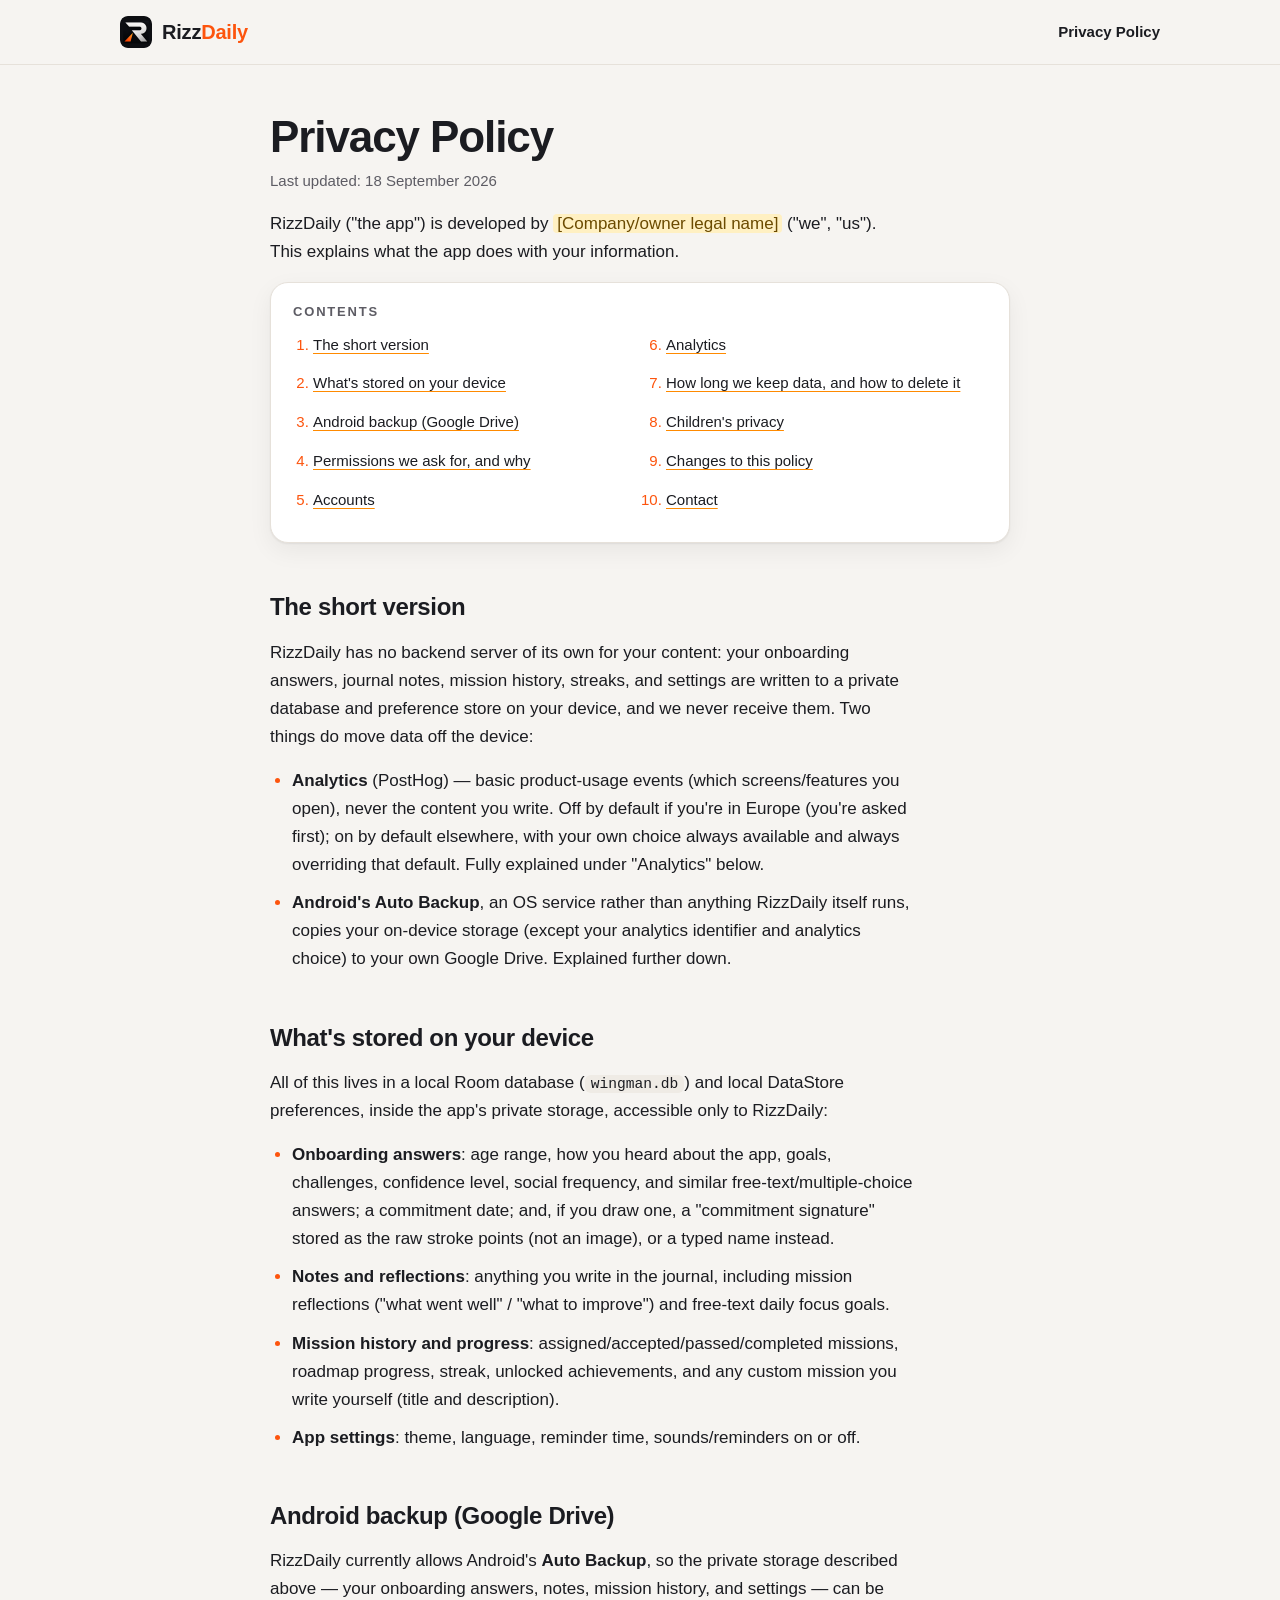
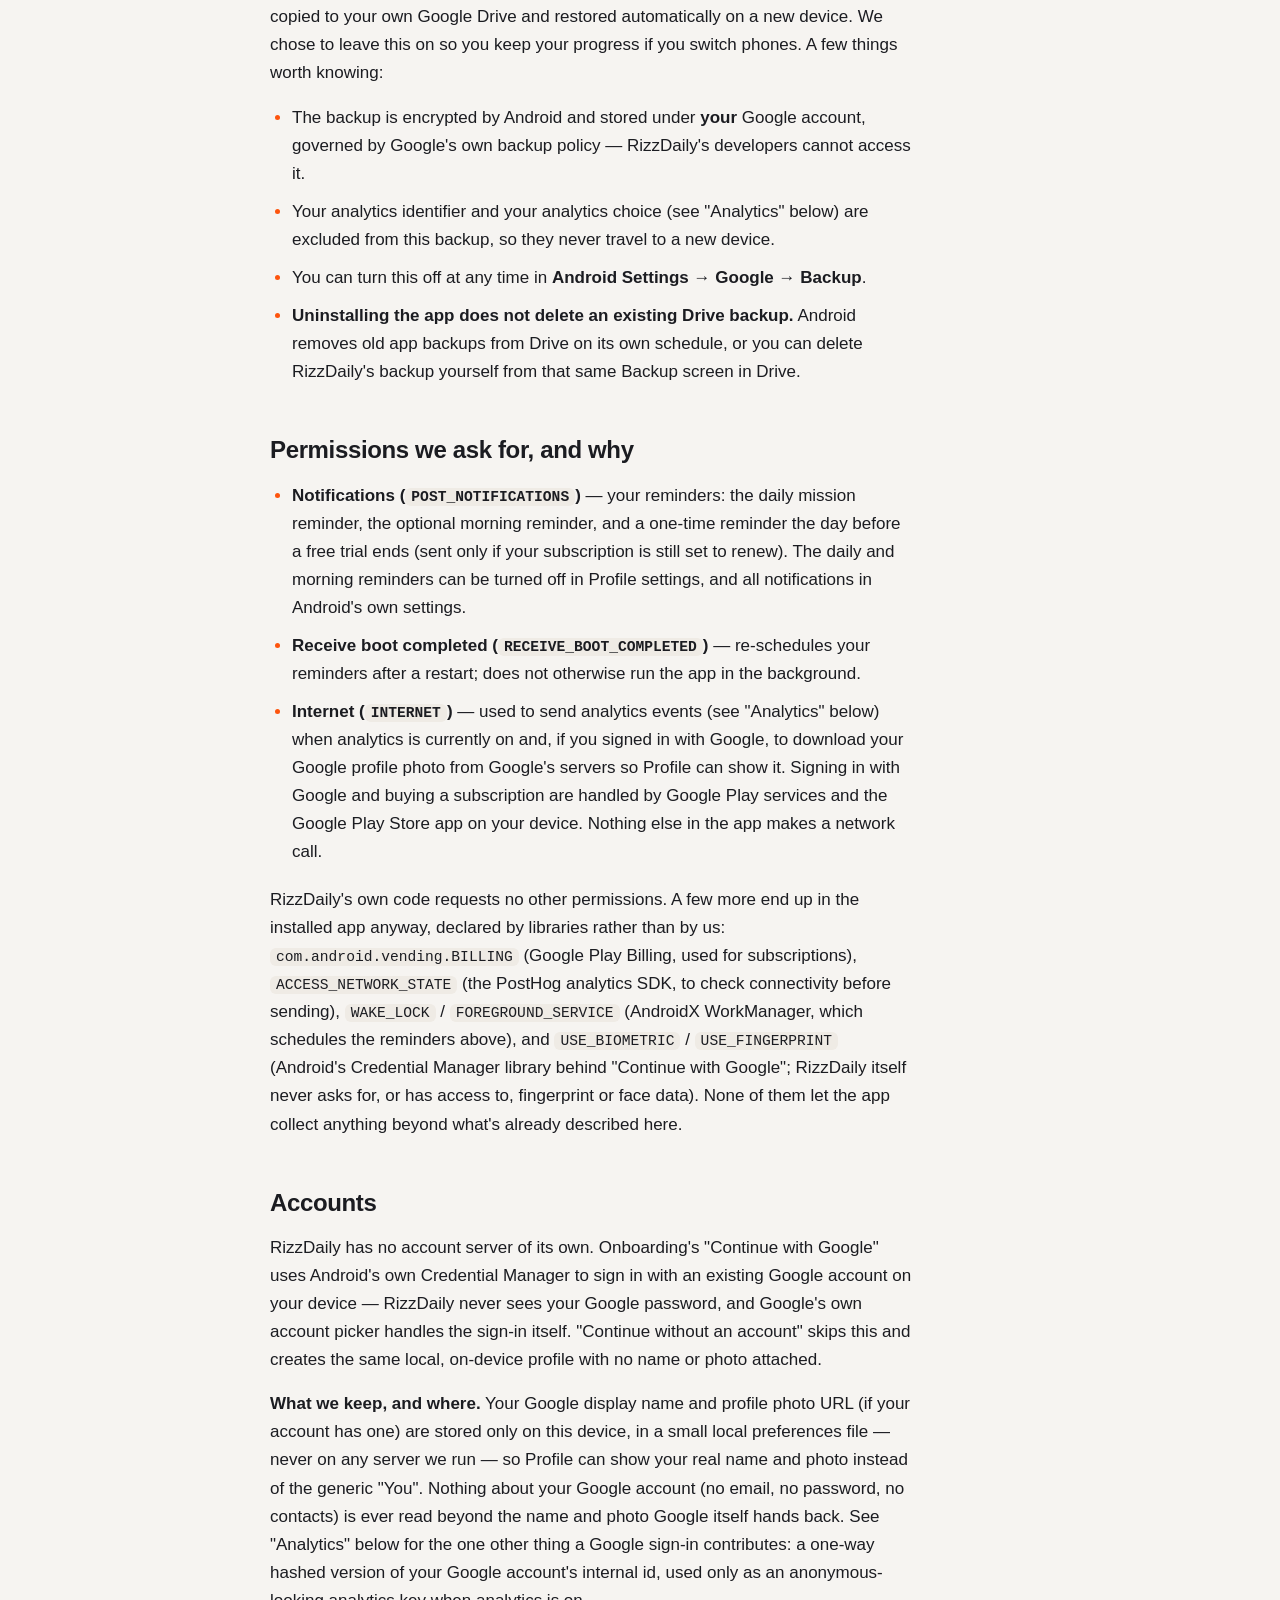
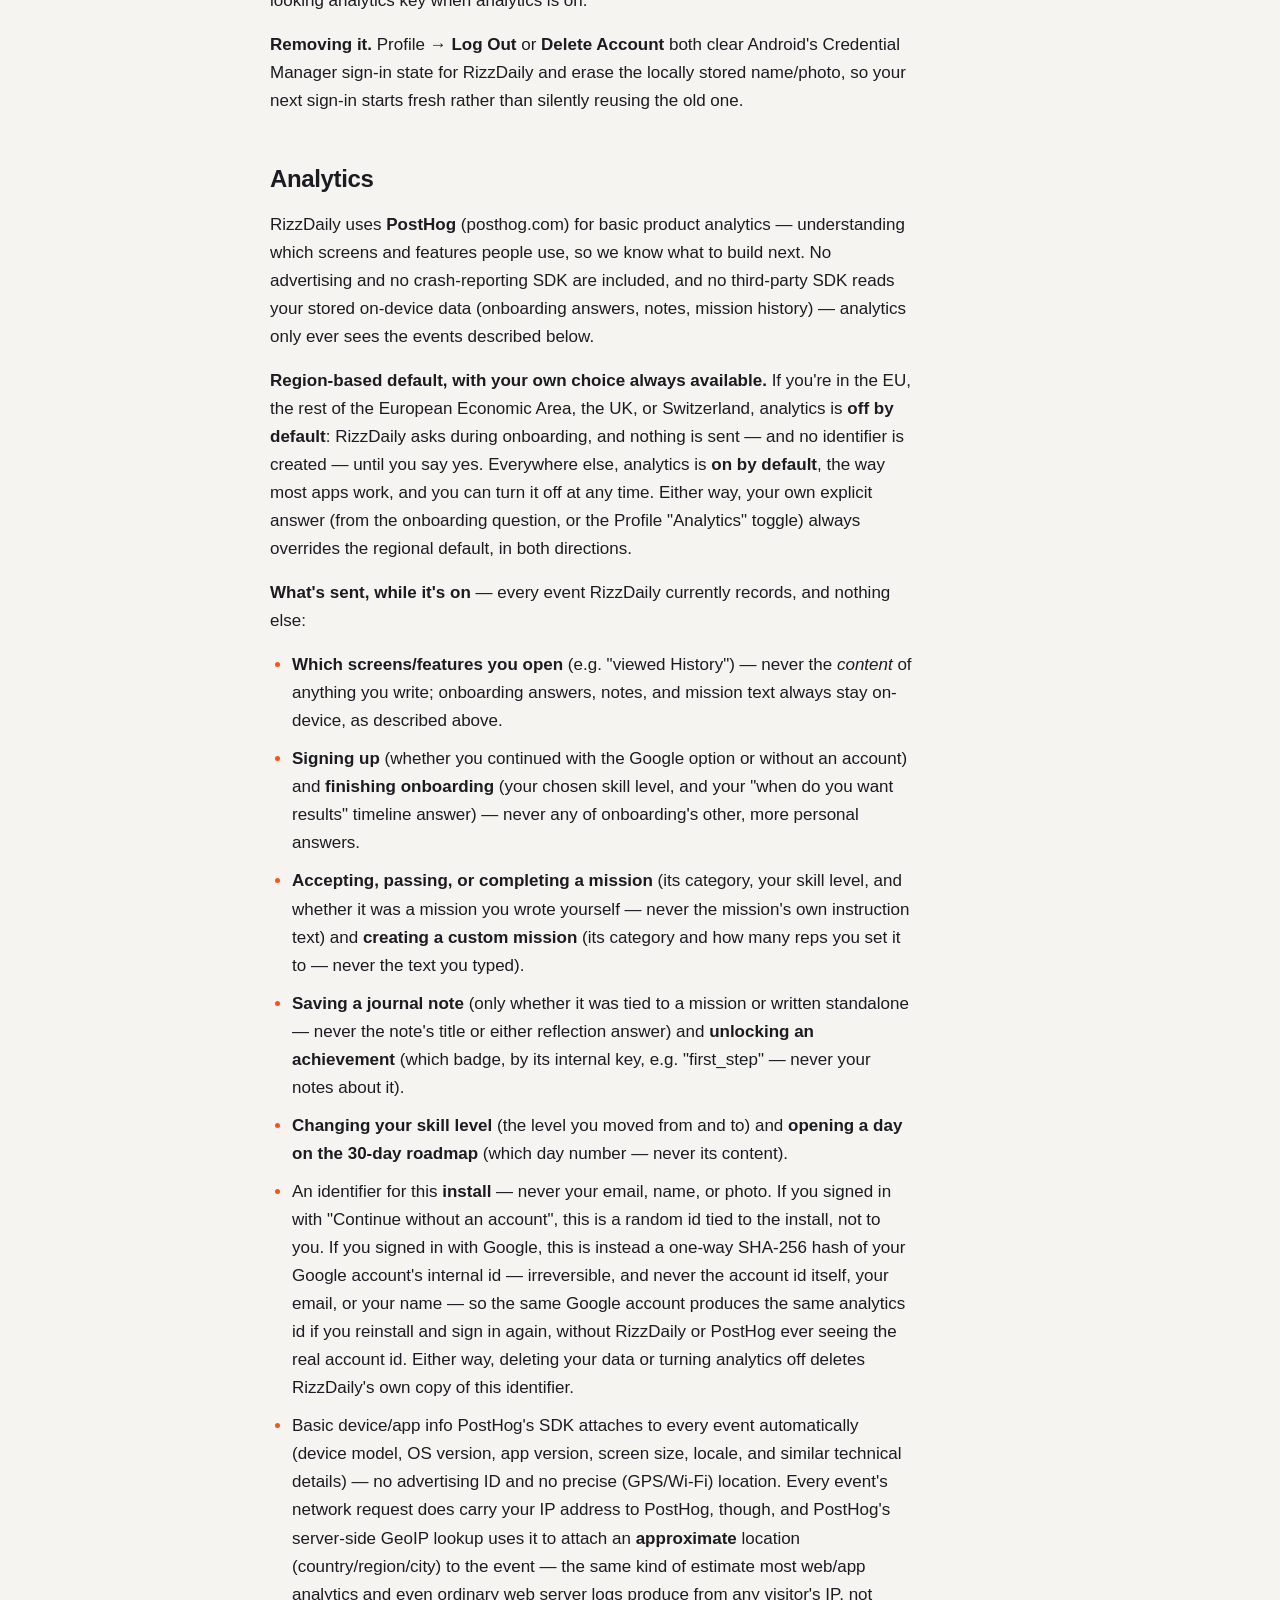
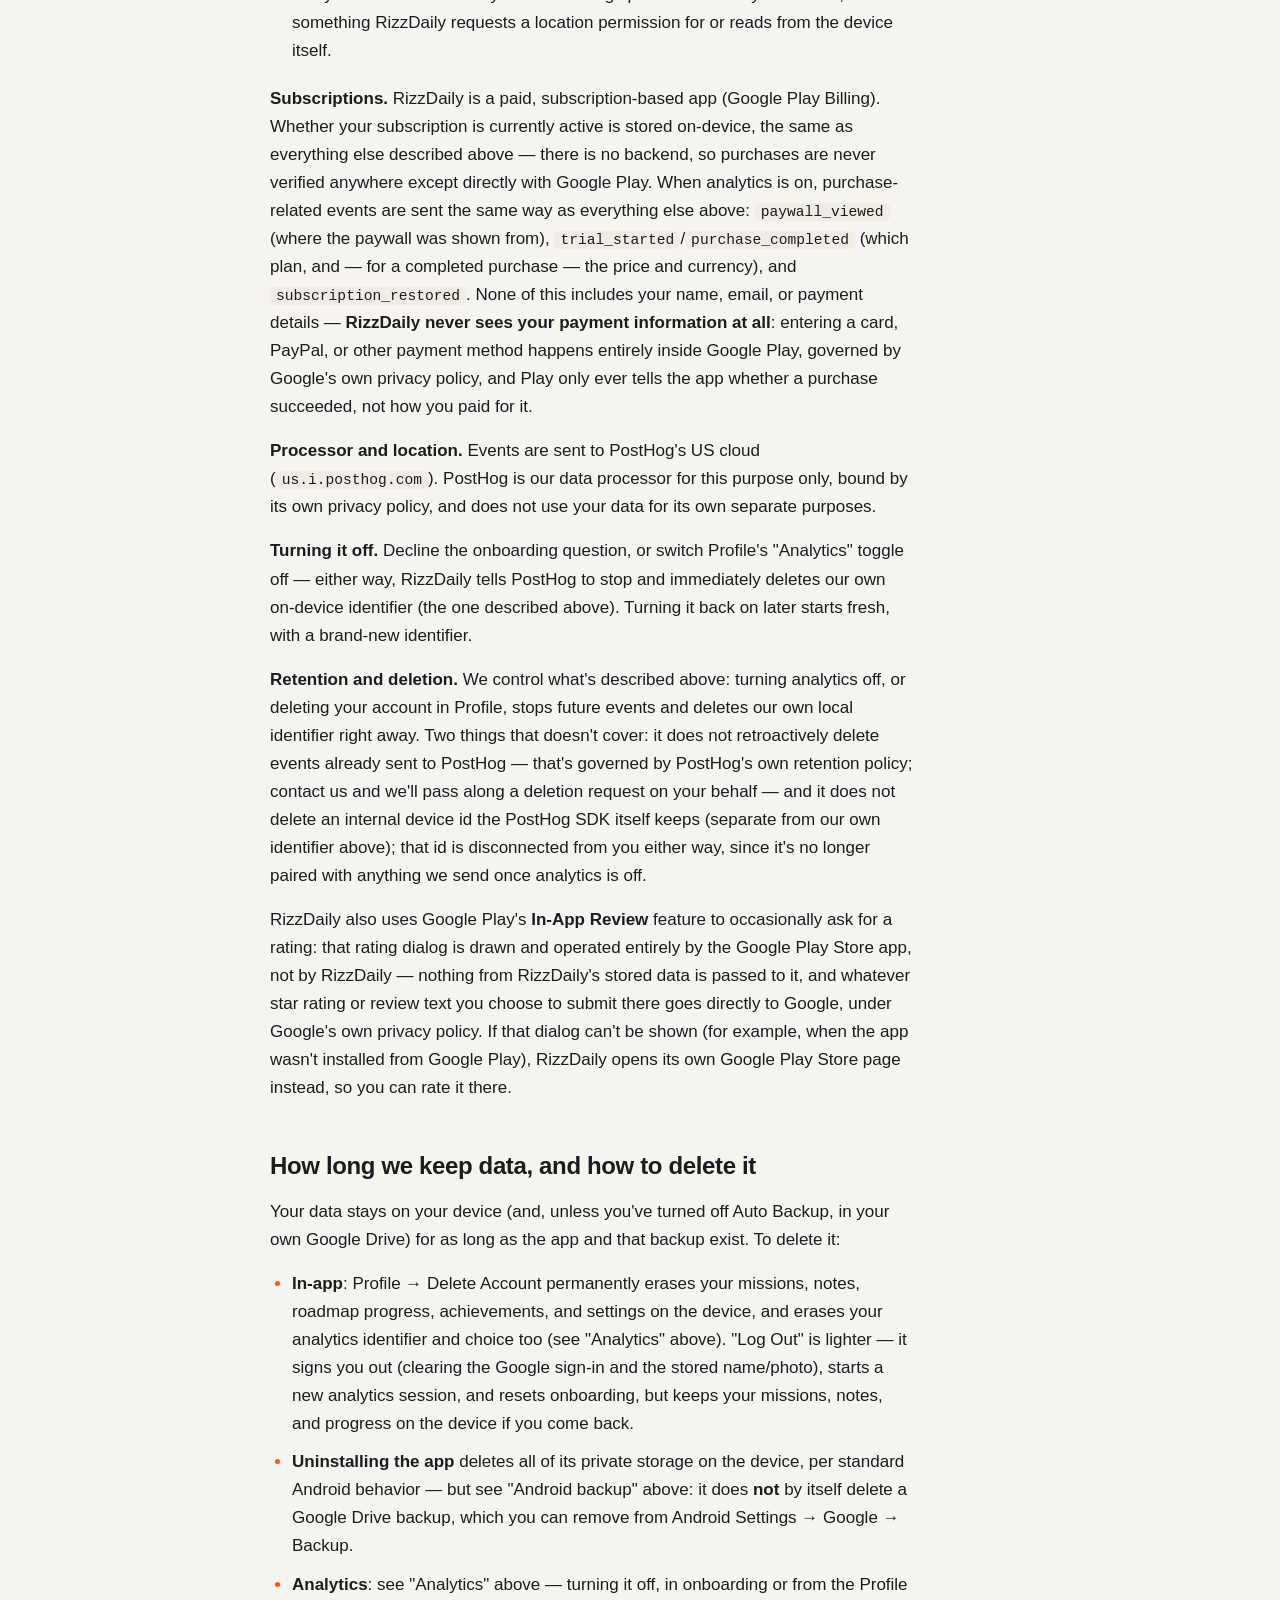
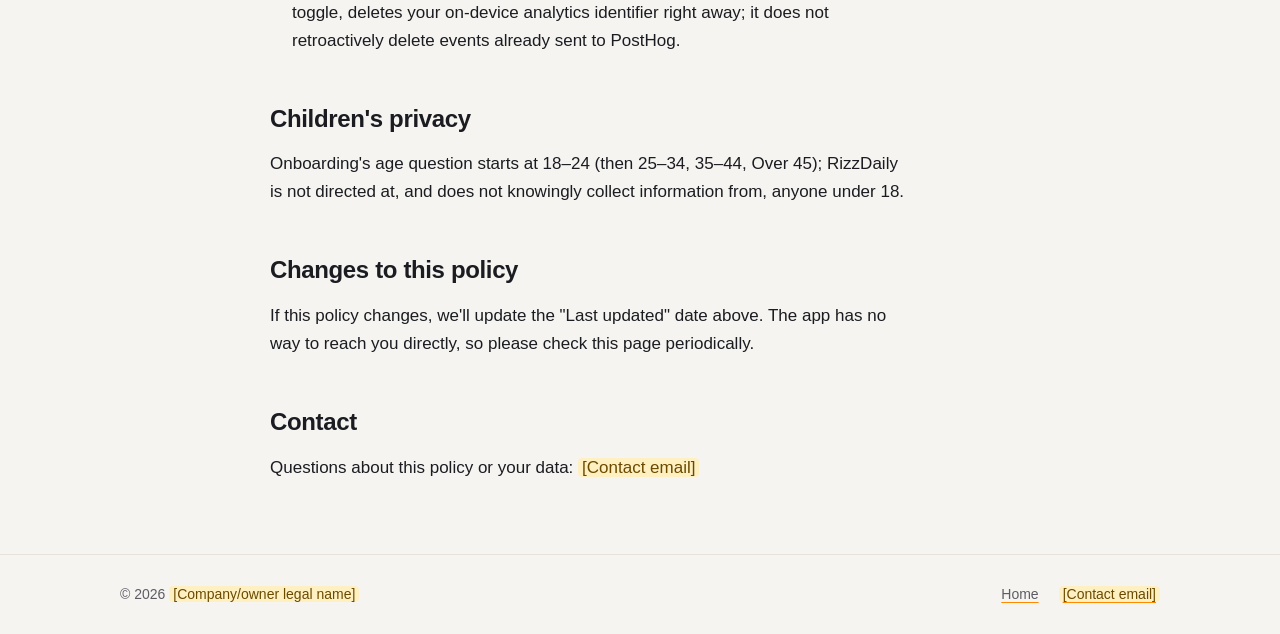
==== privacy-policy.html @ 0283b05b "RizzDaily website: landing page and Privacy Policy for GitHub Pages Plain HTML and CSS (no framework" ====
<!doctype html>
<html lang="en">
<head>
  <meta charset="utf-8">
  <meta name="viewport" content="width=device-width, initial-scale=1">
  <title>Privacy Policy — RizzDaily</title>
  <meta name="description" content="How the RizzDaily app handles your information: what stays on your device, what analytics are sent and when, and how to delete your data.">
  <meta name="theme-color" content="#0d0e12">
  <link rel="canonical" href="https://rizzdaily.com/privacy-policy">
  <link rel="icon" type="image/png" sizes="32x32" href="/assets/img/favicon-32.png">
  <link rel="apple-touch-icon" href="/assets/img/apple-touch-icon.png">
  <link rel="stylesheet" href="/assets/css/styles.css">
</head>
<body>
  <header class="site-header">
    <div class="wrap">
      <a class="brand" href="/" aria-label="RizzDaily home">
        <img src="/assets/img/rizzdaily-mark-512.png" alt="" width="32" height="32">
        <span>Rizz<span class="daily">Daily</span></span>
      </a>
      <nav class="site-nav" aria-label="Main">
        <a href="/privacy-policy" aria-current="page">Privacy Policy</a>
      </nav>
    </div>
  </header>

  <main class="doc">
    <article class="wrap">
      <h1>Privacy Policy</h1>
      <p class="updated">Last updated: 18 September 2026</p>
      <p>RizzDaily ("the app") is developed by <span class="todo">[Company/owner legal name]</span> ("we", "us"). This explains what the app does with your information.</p>
      <nav class="toc" aria-label="Contents">
        <h2>Contents</h2>
        <ol>
        <li><a href="#the-short-version">The short version</a></li>
        <li><a href="#what-s-stored-on-your-device">What's stored on your device</a></li>
        <li><a href="#android-backup-google-drive">Android backup (Google Drive)</a></li>
        <li><a href="#permissions-we-ask-for-and-why">Permissions we ask for, and why</a></li>
        <li><a href="#accounts">Accounts</a></li>
        <li><a href="#analytics">Analytics</a></li>
        <li><a href="#how-long-we-keep-data-and-how-to-delete-it">How long we keep data, and how to delete it</a></li>
        <li><a href="#children-s-privacy">Children's privacy</a></li>
        <li><a href="#changes-to-this-policy">Changes to this policy</a></li>
        <li><a href="#contact">Contact</a></li>
        </ol>
      </nav>
    <section id="the-short-version">
      <h2>The short version</h2>
      <p>RizzDaily has no backend server of its own for your content: your onboarding answers, journal notes, mission history, streaks, and settings are written to a private database and preference store on your device, and we never receive them. Two things do move data off the device:</p>
      <ul>
        <li><strong>Analytics</strong> (PostHog) — basic product-usage events (which screens/features you open), never the content you write. Off by default if you're in Europe (you're asked first); on by default elsewhere, with your own choice always available and always overriding that default. Fully explained under "Analytics" below.</li>
        <li><strong>Android's Auto Backup</strong>, an OS service rather than anything RizzDaily itself runs, copies your on-device storage (except your analytics identifier and analytics choice) to your own Google Drive. Explained further down.</li>
      </ul>
    </section>
    <section id="what-s-stored-on-your-device">
      <h2>What's stored on your device</h2>
      <p>All of this lives in a local Room database (<code>wingman.db</code>) and local DataStore preferences, inside the app's private storage, accessible only to RizzDaily:</p>
      <ul>
        <li><strong>Onboarding answers</strong>: age range, how you heard about the app, goals, challenges, confidence level, social frequency, and similar free-text/multiple-choice answers; a commitment date; and, if you draw one, a "commitment signature" stored as the raw stroke points (not an image), or a typed name instead.</li>
        <li><strong>Notes and reflections</strong>: anything you write in the journal, including mission reflections ("what went well" / "what to improve") and free-text daily focus goals.</li>
        <li><strong>Mission history and progress</strong>: assigned/accepted/passed/completed missions, roadmap progress, streak, unlocked achievements, and any custom mission you write yourself (title and description).</li>
        <li><strong>App settings</strong>: theme, language, reminder time, sounds/reminders on or off.</li>
      </ul>
    </section>
    <section id="android-backup-google-drive">
      <h2>Android backup (Google Drive)</h2>
      <p>RizzDaily currently allows Android's <strong>Auto Backup</strong>, so the private storage described above — your onboarding answers, notes, mission history, and settings — can be copied to your own Google Drive and restored automatically on a new device. We chose to leave this on so you keep your progress if you switch phones. A few things worth knowing:</p>
      <ul>
        <li>The backup is encrypted by Android and stored under <strong>your</strong> Google account, governed by Google's own backup policy — RizzDaily's developers cannot access it.</li>
        <li>Your analytics identifier and your analytics choice (see "Analytics" below) are excluded from this backup, so they never travel to a new device.</li>
        <li>You can turn this off at any time in <strong>Android Settings → Google → Backup</strong>.</li>
        <li><strong>Uninstalling the app does not delete an existing Drive backup.</strong> Android removes old app backups from Drive on its own schedule, or you can delete RizzDaily's backup yourself from that same Backup screen in Drive.</li>
      </ul>
    </section>
    <section id="permissions-we-ask-for-and-why">
      <h2>Permissions we ask for, and why</h2>
      <ul>
        <li><strong>Notifications (<code>POST_NOTIFICATIONS</code>)</strong> — your reminders: the daily mission reminder, the optional morning reminder, and a one-time reminder the day before a free trial ends (sent only if your subscription is still set to renew). The daily and morning reminders can be turned off in Profile settings, and all notifications in Android's own settings.</li>
        <li><strong>Receive boot completed (<code>RECEIVE_BOOT_COMPLETED</code>)</strong> — re-schedules your reminders after a restart; does not otherwise run the app in the background.</li>
        <li><strong>Internet (<code>INTERNET</code>)</strong> — used to send analytics events (see "Analytics" below) when analytics is currently on and, if you signed in with Google, to download your Google profile photo from Google's servers so Profile can show it. Signing in with Google and buying a subscription are handled by Google Play services and the Google Play Store app on your device. Nothing else in the app makes a network call.</li>
      </ul>
      <p>RizzDaily's own code requests no other permissions. A few more end up in the installed app anyway, declared by libraries rather than by us: <code>com.android.vending.BILLING</code> (Google Play Billing, used for subscriptions), <code>ACCESS_NETWORK_STATE</code> (the PostHog analytics SDK, to check connectivity before sending), <code>WAKE_LOCK</code> / <code>FOREGROUND_SERVICE</code> (AndroidX WorkManager, which schedules the reminders above), and <code>USE_BIOMETRIC</code> / <code>USE_FINGERPRINT</code> (Android's Credential Manager library behind "Continue with Google"; RizzDaily itself never asks for, or has access to, fingerprint or face data). None of them let the app collect anything beyond what's already described here.</p>
    </section>
    <section id="accounts">
      <h2>Accounts</h2>
      <p>RizzDaily has no account server of its own. Onboarding's "Continue with Google" uses Android's own Credential Manager to sign in with an existing Google account on your device — RizzDaily never sees your Google password, and Google's own account picker handles the sign-in itself. "Continue without an account" skips this and creates the same local, on-device profile with no name or photo attached.</p>
      <p><strong>What we keep, and where.</strong> Your Google display name and profile photo URL (if your account has one) are stored only on this device, in a small local preferences file — never on any server we run — so Profile can show your real name and photo instead of the generic "You". Nothing about your Google account (no email, no password, no contacts) is ever read beyond the name and photo Google itself hands back. See "Analytics" below for the one other thing a Google sign-in contributes: a one-way hashed version of your Google account's internal id, used only as an anonymous-looking analytics key when analytics is on.</p>
      <p><strong>Removing it.</strong> Profile → <strong>Log Out</strong> or <strong>Delete Account</strong> both clear Android's Credential Manager sign-in state for RizzDaily and erase the locally stored name/photo, so your next sign-in starts fresh rather than silently reusing the old one.</p>
    </section>
    <section id="analytics">
      <h2>Analytics</h2>
      <p>RizzDaily uses <strong>PostHog</strong> (posthog.com) for basic product analytics — understanding which screens and features people use, so we know what to build next. No advertising and no crash-reporting SDK are included, and no third-party SDK reads your stored on-device data (onboarding answers, notes, mission history) — analytics only ever sees the events described below.</p>
      <p><strong>Region-based default, with your own choice always available.</strong> If you're in the EU, the rest of the European Economic Area, the UK, or Switzerland, analytics is <strong>off by default</strong>: RizzDaily asks during onboarding, and nothing is sent — and no identifier is created — until you say yes. Everywhere else, analytics is <strong>on by default</strong>, the way most apps work, and you can turn it off at any time. Either way, your own explicit answer (from the onboarding question, or the Profile "Analytics" toggle) always overrides the regional default, in both directions.</p>
      <p><strong>What's sent, while it's on</strong> — every event RizzDaily currently records, and nothing else:</p>
      <ul>
        <li><strong>Which screens/features you open</strong> (e.g. "viewed History") — never the <em>content</em> of anything you write; onboarding answers, notes, and mission text always stay on-device, as described above.</li>
        <li><strong>Signing up</strong> (whether you continued with the Google option or without an account) and <strong>finishing onboarding</strong> (your chosen skill level, and your "when do you want results" timeline answer) — never any of onboarding's other, more personal answers.</li>
        <li><strong>Accepting, passing, or completing a mission</strong> (its category, your skill level, and whether it was a mission you wrote yourself — never the mission's own instruction text) and <strong>creating a custom mission</strong> (its category and how many reps you set it to — never the text you typed).</li>
        <li><strong>Saving a journal note</strong> (only whether it was tied to a mission or written standalone — never the note's title or either reflection answer) and <strong>unlocking an achievement</strong> (which badge, by its internal key, e.g. "first_step" — never your notes about it).</li>
        <li><strong>Changing your skill level</strong> (the level you moved from and to) and <strong>opening a day on the 30-day roadmap</strong> (which day number — never its content).</li>
        <li>An identifier for this <strong>install</strong> — never your email, name, or photo. If you signed in with "Continue without an account", this is a random id tied to the install, not to you. If you signed in with Google, this is instead a one-way SHA-256 hash of your Google account's internal id — irreversible, and never the account id itself, your email, or your name — so the same Google account produces the same analytics id if you reinstall and sign in again, without RizzDaily or PostHog ever seeing the real account id. Either way, deleting your data or turning analytics off deletes RizzDaily's own copy of this identifier.</li>
        <li>Basic device/app info PostHog's SDK attaches to every event automatically (device model, OS version, app version, screen size, locale, and similar technical details) — no advertising ID and no precise (GPS/Wi-Fi) location. Every event's network request does carry your IP address to PostHog, though, and PostHog's server-side GeoIP lookup uses it to attach an <strong>approximate</strong> location (country/region/city) to the event — the same kind of estimate most web/app analytics and even ordinary web server logs produce from any visitor's IP, not something RizzDaily requests a location permission for or reads from the device itself.</li>
      </ul>
      <p><strong>Subscriptions.</strong> RizzDaily is a paid, subscription-based app (Google Play Billing). Whether your subscription is currently active is stored on-device, the same as everything else described above — there is no backend, so purchases are never verified anywhere except directly with Google Play. When analytics is on, purchase-related events are sent the same way as everything else above: <code>paywall_viewed</code> (where the paywall was shown from), <code>trial_started</code>/<code>purchase_completed</code> (which plan, and — for a completed purchase — the price and currency), and <code>subscription_restored</code>. None of this includes your name, email, or payment details — <strong>RizzDaily never sees your payment information at all</strong>: entering a card, PayPal, or other payment method happens entirely inside Google Play, governed by Google's own privacy policy, and Play only ever tells the app whether a purchase succeeded, not how you paid for it.</p>
      <p><strong>Processor and location.</strong> Events are sent to PostHog's US cloud (<code>us.i.posthog.com</code>). PostHog is our data processor for this purpose only, bound by its own privacy policy, and does not use your data for its own separate purposes.</p>
      <p><strong>Turning it off.</strong> Decline the onboarding question, or switch Profile's "Analytics" toggle off — either way, RizzDaily tells PostHog to stop and immediately deletes our own on-device identifier (the one described above). Turning it back on later starts fresh, with a brand-new identifier.</p>
      <p><strong>Retention and deletion.</strong> We control what's described above: turning analytics off, or deleting your account in Profile, stops future events and deletes our own local identifier right away. Two things that doesn't cover: it does not retroactively delete events already sent to PostHog — that's governed by PostHog's own retention policy; contact us and we'll pass along a deletion request on your behalf — and it does not delete an internal device id the PostHog SDK itself keeps (separate from our own identifier above); that id is disconnected from you either way, since it's no longer paired with anything we send once analytics is off.</p>
      <p>RizzDaily also uses Google Play's <strong>In-App Review</strong> feature to occasionally ask for a rating: that rating dialog is drawn and operated entirely by the Google Play Store app, not by RizzDaily — nothing from RizzDaily's stored data is passed to it, and whatever star rating or review text you choose to submit there goes directly to Google, under Google's own privacy policy. If that dialog can't be shown (for example, when the app wasn't installed from Google Play), RizzDaily opens its own Google Play Store page instead, so you can rate it there.</p>
    </section>
    <section id="how-long-we-keep-data-and-how-to-delete-it">
      <h2>How long we keep data, and how to delete it</h2>
      <p>Your data stays on your device (and, unless you've turned off Auto Backup, in your own Google Drive) for as long as the app and that backup exist. To delete it:</p>
      <ul>
        <li><strong>In-app</strong>: Profile → Delete Account permanently erases your missions, notes, roadmap progress, achievements, and settings on the device, and erases your analytics identifier and choice too (see "Analytics" above). "Log Out" is lighter — it signs you out (clearing the Google sign-in and the stored name/photo), starts a new analytics session, and resets onboarding, but keeps your missions, notes, and progress on the device if you come back.</li>
        <li><strong>Uninstalling the app</strong> deletes all of its private storage on the device, per standard Android behavior — but see "Android backup" above: it does <strong>not</strong> by itself delete a Google Drive backup, which you can remove from Android Settings → Google → Backup.</li>
        <li><strong>Analytics</strong>: see "Analytics" above — turning it off, in onboarding or from the Profile toggle, deletes your on-device analytics identifier right away; it does not retroactively delete events already sent to PostHog.</li>
      </ul>
    </section>
    <section id="children-s-privacy">
      <h2>Children's privacy</h2>
      <p>Onboarding's age question starts at 18–24 (then 25–34, 35–44, Over 45); RizzDaily is not directed at, and does not knowingly collect information from, anyone under 18.</p>
    </section>
    <section id="changes-to-this-policy">
      <h2>Changes to this policy</h2>
      <p>If this policy changes, we'll update the "Last updated" date above. The app has no way to reach you directly, so please check this page periodically.</p>
    </section>
    <section id="contact">
      <h2>Contact</h2>
      <p>Questions about this policy or your data: <span class="todo">[Contact email]</span></p>
    </section>
    </article>
  </main>

  <footer class="site-footer">
    <div class="wrap">
      <span>&copy; 2026 <span class="todo">[Company/owner legal name]</span></span>
      <nav aria-label="Footer">
        <a href="/">Home</a>
        <a href="mailto:privacy@rizzdaily.com"><span class="todo">[Contact email]</span></a>
      </nav>
    </div>
  </footer>
</body>
</html>
---- assets/css/styles.css ----
/* RizzDaily — site styles. Plain CSS, no framework, no external fonts (the privacy page makes no
   third-party requests). Colours come from the logo: near-black #0D0E12, white, and the orange
   gradient #FF8A00 → #FD540D. */

:root {
  --ink: #0d0e12;
  --text: #1b1c21;
  --muted: #5d5c64;
  --paper: #f6f4f1;
  --card: #ffffff;
  --line: #e6e1da;
  --accent: #ff8a00;
  --accent-deep: #fd540d;
  --accent-text: #b44607;            /* orange that still reads as body text on the paper (≥4.5:1) */
  --code-bg: #efebe5;
  --radius: 18px;
  --shadow: 0 1px 2px rgba(13, 14, 18, 0.06), 0 8px 24px rgba(13, 14, 18, 0.06);
  --font: -apple-system, BlinkMacSystemFont, "Segoe UI", Roboto, "Helvetica Neue", Arial, sans-serif;
  --mono: ui-monospace, SFMono-Regular, Menlo, Consolas, monospace;
  color-scheme: light dark;
}

@media (prefers-color-scheme: dark) {
  :root {
    --text: #ece9e4;
    --muted: #a9a6ad;
    --paper: #0d0e12;
    --card: #16171c;
    --line: #26272e;
    --accent-text: #ff9a3d;
    --code-bg: #1f2027;
    --shadow: 0 1px 2px rgba(0, 0, 0, 0.4), 0 8px 24px rgba(0, 0, 0, 0.35);
  }
}

*, *::before, *::after { box-sizing: border-box; }

html { -webkit-text-size-adjust: 100%; }

body {
  margin: 0;
  background: var(--paper);
  color: var(--text);
  font-family: var(--font);
  font-size: 17px;
  line-height: 1.65;
  -webkit-font-smoothing: antialiased;
}

a { color: inherit; text-decoration-color: var(--accent); text-underline-offset: 3px; }
a:hover { text-decoration-thickness: 2px; }
a:focus-visible, .button:focus-visible { outline: 3px solid var(--accent); outline-offset: 3px; border-radius: 6px; }

img { max-width: 100%; height: auto; display: block; }

.wrap { width: 100%; max-width: 1080px; margin: 0 auto; padding-inline: 20px; }

/* ---------- header / footer ---------- */

.site-header { border-bottom: 1px solid var(--line); background: var(--paper); }
.site-header .wrap { display: flex; align-items: center; justify-content: space-between; gap: 16px; min-height: 64px; }

.brand { display: inline-flex; align-items: center; gap: 10px; text-decoration: none; font-weight: 800; font-size: 20px; letter-spacing: -0.01em; }
.brand img { width: 32px; height: 32px; border-radius: 8px; }
.brand .daily { color: var(--accent-deep); }

.site-nav { display: flex; gap: 20px; font-size: 15px; font-weight: 600; }
.site-nav a { text-decoration: none; color: var(--muted); }
.site-nav a:hover, .site-nav a[aria-current="page"] { color: var(--text); }

.site-footer { border-top: 1px solid var(--line); margin-top: 72px; padding-block: 28px; color: var(--muted); font-size: 14px; }
.site-footer .wrap { display: flex; flex-wrap: wrap; gap: 8px 24px; justify-content: space-between; align-items: center; }
.site-footer nav { display: flex; flex-wrap: wrap; gap: 8px 20px; }
.site-footer a { color: var(--muted); }

/* ---------- landing ---------- */

.hero { padding-block: 64px 32px; }
.hero .wrap { display: grid; grid-template-columns: 1.15fr 0.85fr; align-items: center; gap: 48px; }

.eyebrow { text-transform: uppercase; letter-spacing: 0.16em; font-size: 13px; font-weight: 700; color: var(--accent-text); margin: 0 0 12px; }

.hero h1 { font-size: clamp(38px, 6vw, 60px); line-height: 1.05; letter-spacing: -0.03em; margin: 0 0 20px; text-wrap: balance; }
.hero h1 .accent {
  background: linear-gradient(180deg, var(--accent), var(--accent-deep));
  -webkit-background-clip: text; background-clip: text; color: transparent;
}
.lead { font-size: 19px; color: var(--muted); margin: 0 0 28px; max-width: 34em; }

.actions { display: flex; flex-wrap: wrap; gap: 12px; align-items: center; }
.button {
  display: inline-flex; align-items: center; gap: 10px; min-height: 48px; padding: 12px 22px;
  border-radius: 999px; font-weight: 700; font-size: 16px; text-decoration: none; border: 1px solid transparent;
}
.button.secondary { background: var(--ink); color: #fff; }
@media (prefers-color-scheme: dark) { .button.secondary { background: #fff; color: var(--ink); } }
.soon {
  display: inline-flex; align-items: center; gap: 10px; min-height: 48px; padding: 12px 18px;
  border-radius: 999px; font-weight: 600; font-size: 15px; color: var(--muted); border: 1px dashed var(--line);
}
.soon .dot { width: 8px; height: 8px; border-radius: 50%; background: var(--accent); }

.app-icon { width: min(360px, 80%); margin-inline: auto; filter: drop-shadow(0 24px 48px rgba(13, 14, 18, 0.28)); }

.features { padding-block: 24px; }
.features .wrap { display: grid; grid-template-columns: repeat(3, 1fr); gap: 16px; }
.feature { background: var(--card); border: 1px solid var(--line); border-radius: var(--radius); padding: 24px; }
.feature h2 { font-size: 18px; margin: 0 0 6px; letter-spacing: -0.01em; }
.feature p { margin: 0; color: var(--muted); font-size: 16px; }

/* ---------- privacy policy ---------- */

.doc { padding-block: 48px 0; }
.doc .wrap { max-width: 780px; }
.doc h1 { font-size: clamp(32px, 5vw, 44px); line-height: 1.1; letter-spacing: -0.025em; margin: 0 0 8px; }
.updated { color: var(--muted); margin: 0 0 28px; font-size: 15px; }

.toc { background: var(--card); border: 1px solid var(--line); border-radius: var(--radius); padding: 18px 22px; margin: 0 0 40px; box-shadow: var(--shadow); }
.toc h2 { font-size: 13px; text-transform: uppercase; letter-spacing: 0.14em; color: var(--muted); margin: 0 0 8px; }
.toc ol { margin: 0; padding-left: 20px; columns: 2; column-gap: 32px; font-size: 15px; }
.toc li { break-inside: avoid; padding-block: 2px; }

.doc section h2 { font-size: 24px; letter-spacing: -0.015em; margin: 44px 0 12px; scroll-margin-top: 16px; }
.doc p { margin: 0 0 16px; max-width: 68ch; }
.doc ul { margin: 0 0 20px; padding-left: 22px; max-width: 68ch; }
.doc li { margin-bottom: 10px; }
.doc li::marker { color: var(--accent-deep); }
.doc strong { font-weight: 700; }
.doc code { font-family: var(--mono); font-size: 0.86em; background: var(--code-bg); padding: 1px 6px; border-radius: 6px; word-break: break-word; }

.todo { background: #fff0c2; color: #6b4a00; padding: 0 4px; border-radius: 4px; }

/* ---------- 404 ---------- */

.notfound { padding-block: 96px 0; text-align: center; }
.notfound h1 { font-size: 40px; margin: 0 0 8px; }
.notfound p { color: var(--muted); }

/* ---------- small screens ---------- */

@media (max-width: 820px) {
  .hero { padding-block: 40px 16px; }
  .hero .wrap { grid-template-columns: 1fr; gap: 32px; text-align: center; }
  .lead { margin-inline: auto; }
  .actions { justify-content: center; }
  .app-icon { width: min(240px, 70%); order: -1; }
  .features .wrap { grid-template-columns: 1fr; }
  .toc ol { columns: 1; }
}

@media (max-width: 420px) {
  body { font-size: 16px; }
  .site-nav { gap: 14px; }
}

@media (prefers-reduced-motion: no-preference) {
  html { scroll-behavior: smooth; }
}
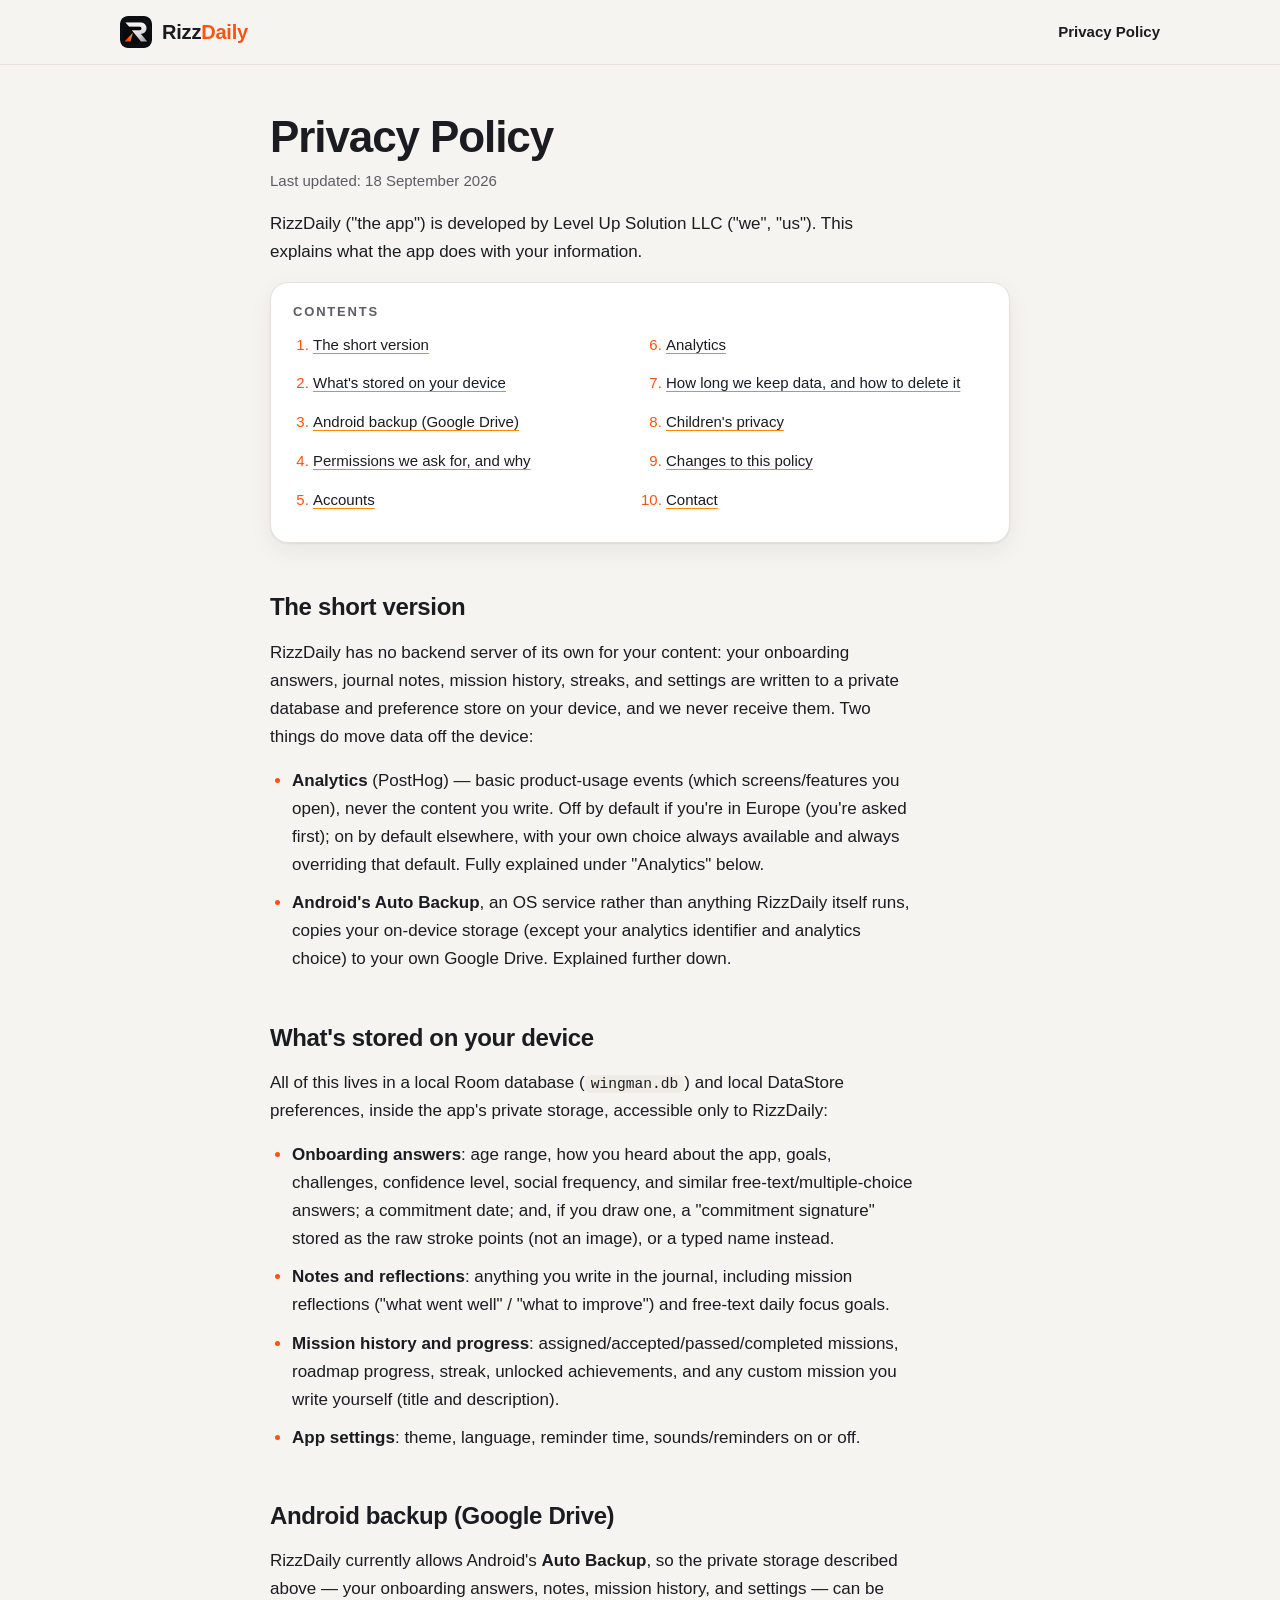
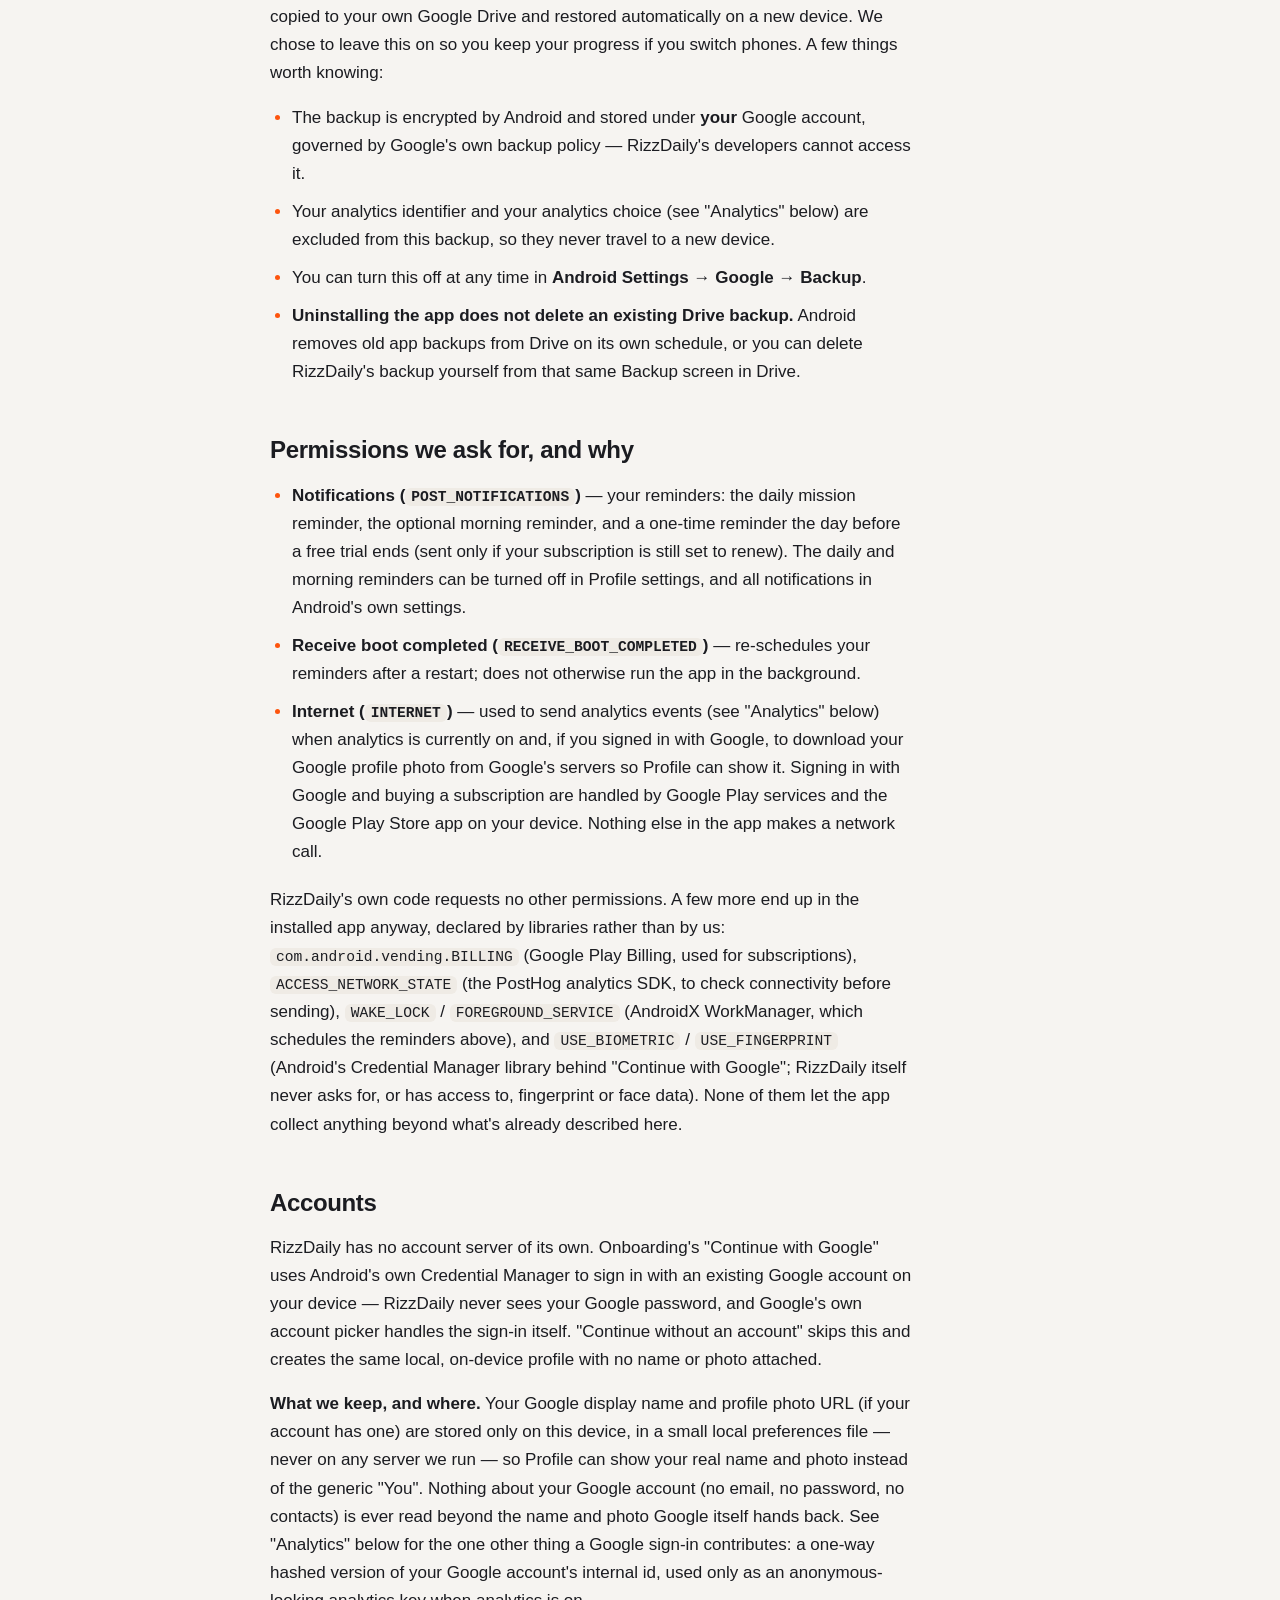
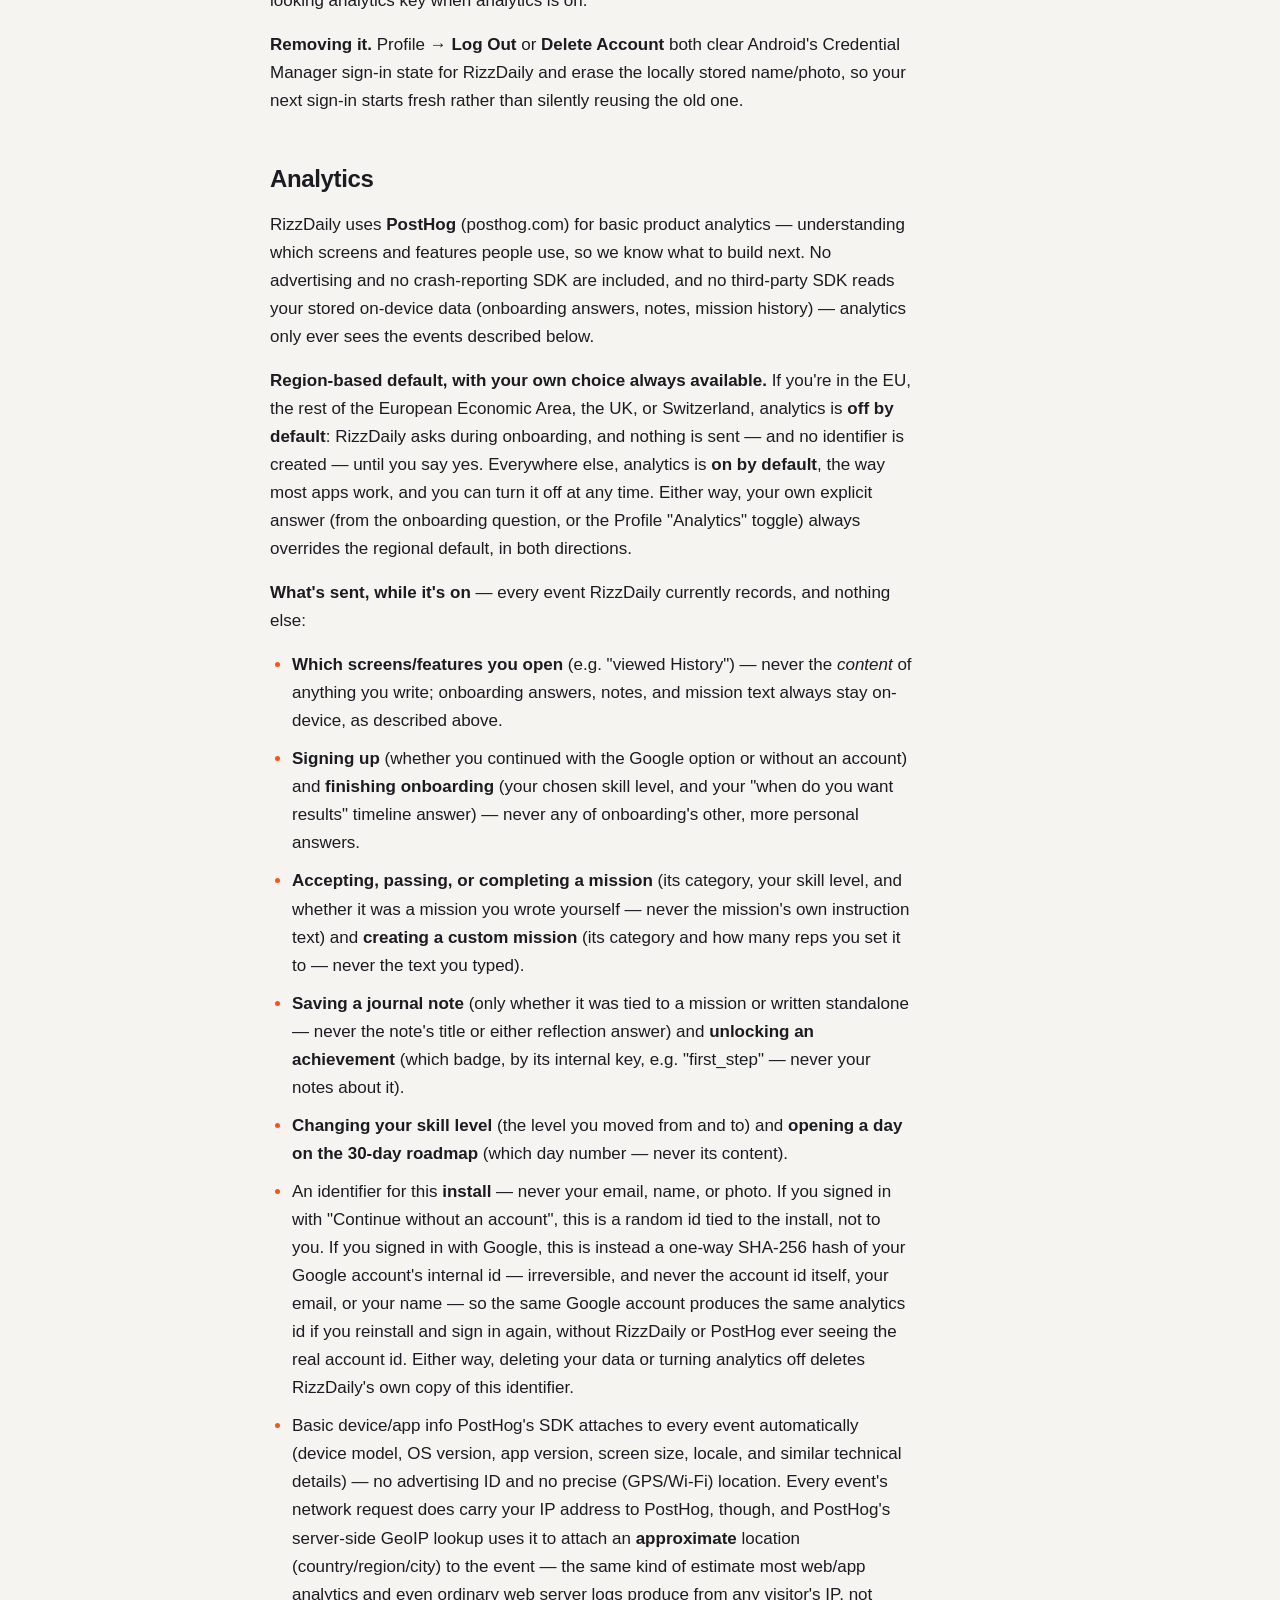
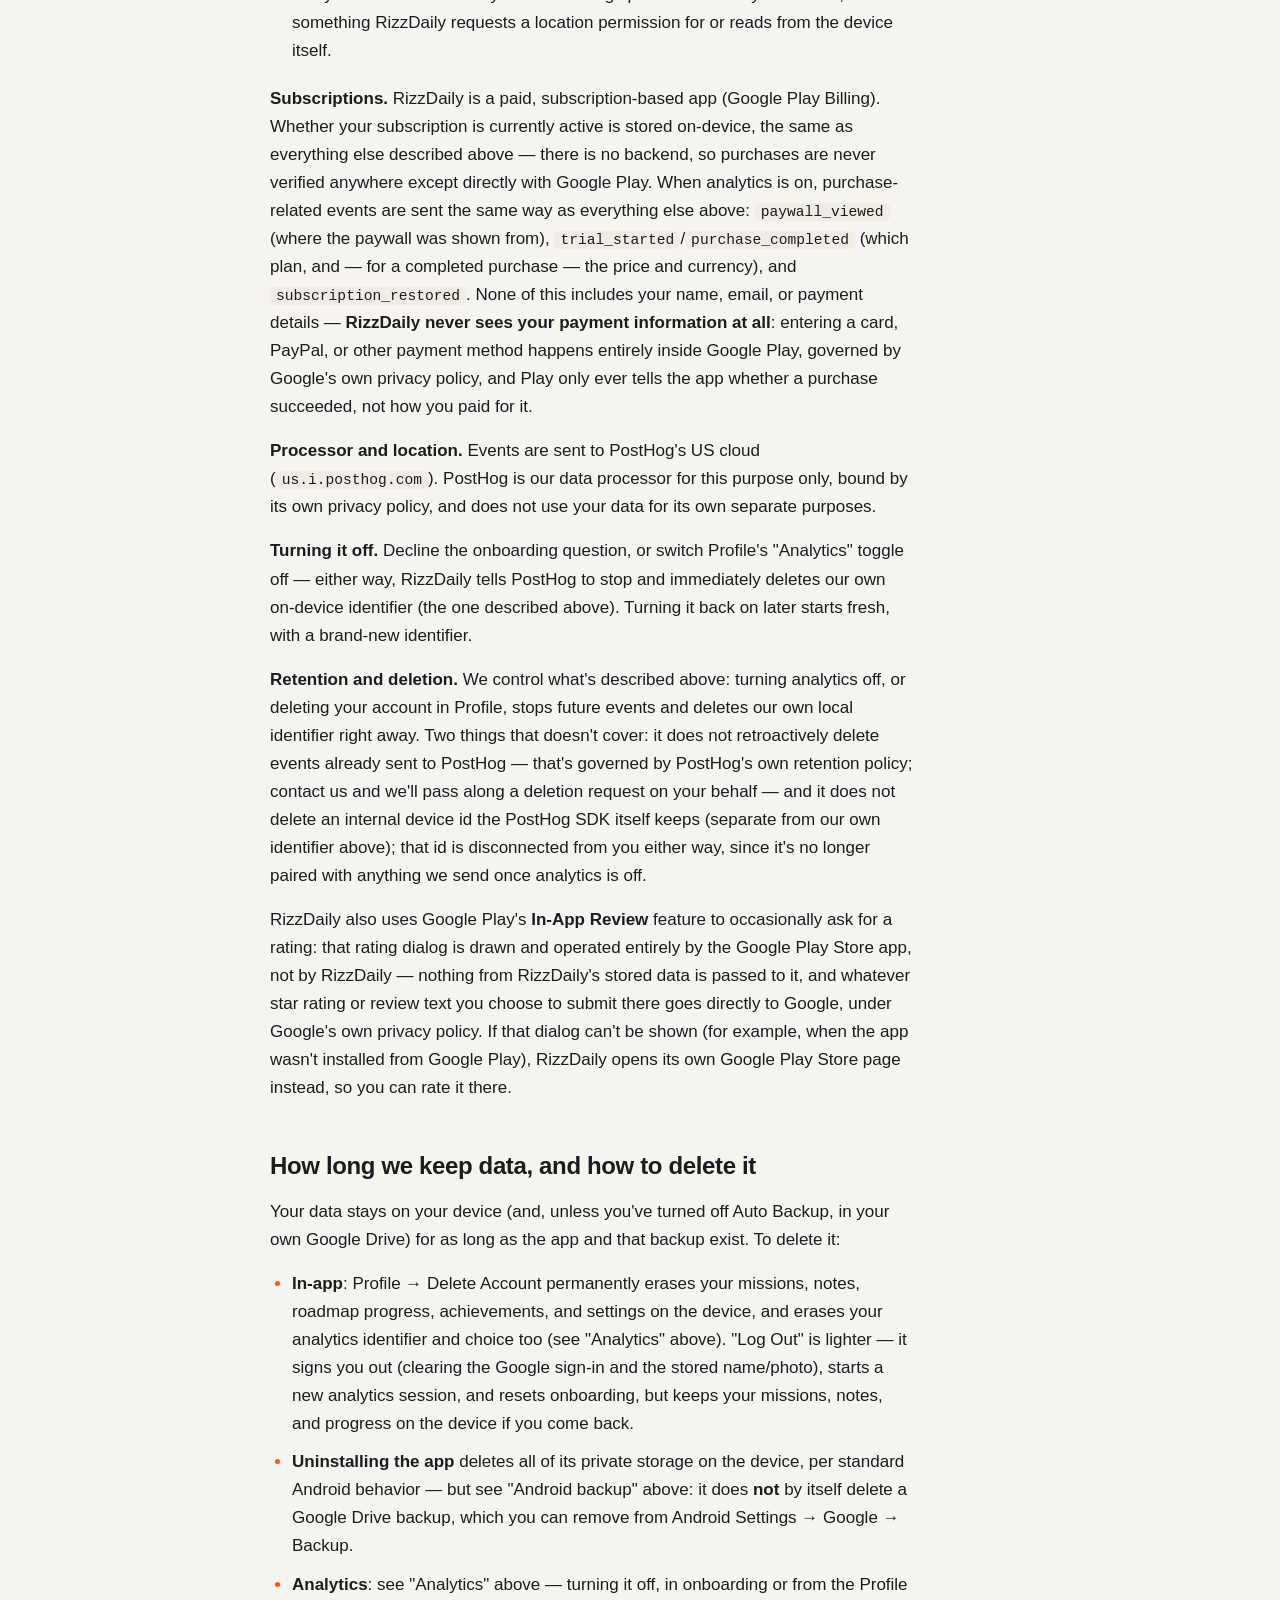
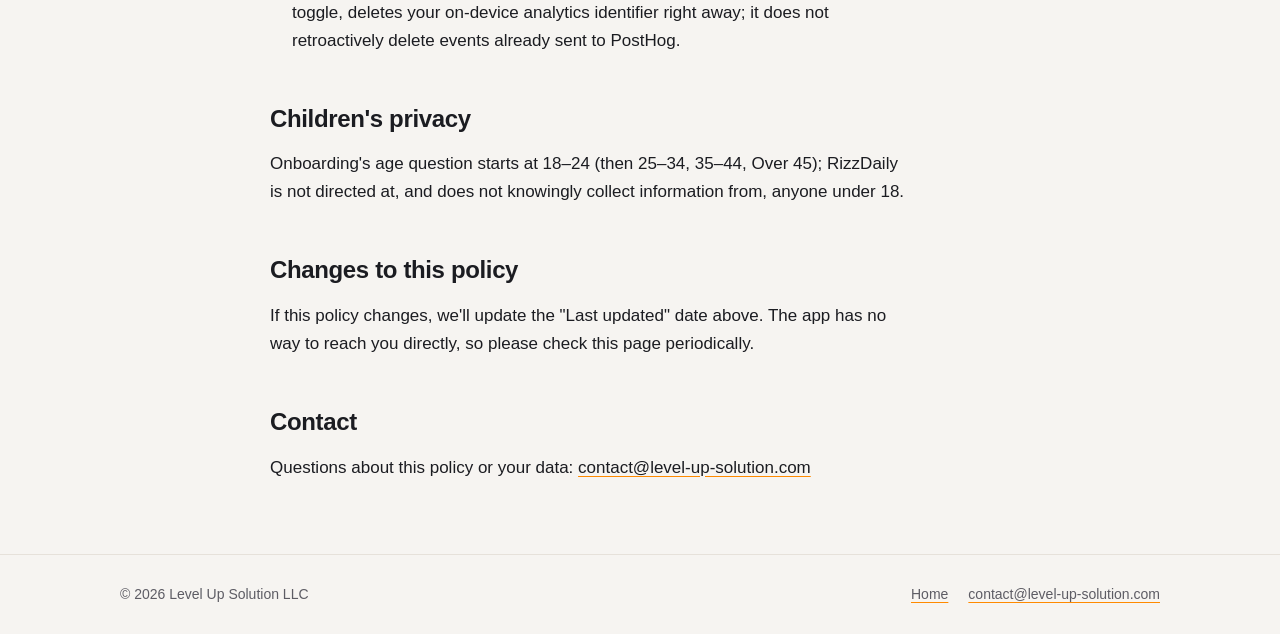
==== commit 525b6b17: "Name the developer (Level Up Solution LLC) and the contact email Filled in on the Privacy Policy (re" ====
--- a/privacy-policy.html
+++ b/privacy-policy.html
@@ -28,7 +28,7 @@
     <article class="wrap">
       <h1>Privacy Policy</h1>
       <p class="updated">Last updated: 18 September 2026</p>
-      <p>RizzDaily ("the app") is developed by <span class="todo">[Company/owner legal name]</span> ("we", "us"). This explains what the app does with your information.</p>
+      <p>RizzDaily ("the app") is developed by Level Up Solution LLC ("we", "us"). This explains what the app does with your information.</p>
       <nav class="toc" aria-label="Contents">
         <h2>Contents</h2>
         <ol>
@@ -126,17 +126,17 @@
     </section>
     <section id="contact">
       <h2>Contact</h2>
-      <p>Questions about this policy or your data: <span class="todo">[Contact email]</span></p>
+      <p>Questions about this policy or your data: <a href="mailto:contact@level-up-solution.com">contact@level-up-solution.com</a></p>
     </section>
     </article>
   </main>
 
   <footer class="site-footer">
     <div class="wrap">
-      <span>&copy; 2026 <span class="todo">[Company/owner legal name]</span></span>
+      <span>&copy; 2026 Level Up Solution LLC</span>
       <nav aria-label="Footer">
         <a href="/">Home</a>
-        <a href="mailto:privacy@rizzdaily.com"><span class="todo">[Contact email]</span></a>
+        <a href="mailto:contact@level-up-solution.com">contact@level-up-solution.com</a>
       </nav>
     </div>
   </footer>
--- a/assets/css/styles.css
+++ b/assets/css/styles.css
@@ -128,8 +128,6 @@
 .doc strong { font-weight: 700; }
 .doc code { font-family: var(--mono); font-size: 0.86em; background: var(--code-bg); padding: 1px 6px; border-radius: 6px; word-break: break-word; }
 
-.todo { background: #fff0c2; color: #6b4a00; padding: 0 4px; border-radius: 4px; }
-
 /* ---------- 404 ---------- */
 
 .notfound { padding-block: 96px 0; text-align: center; }
